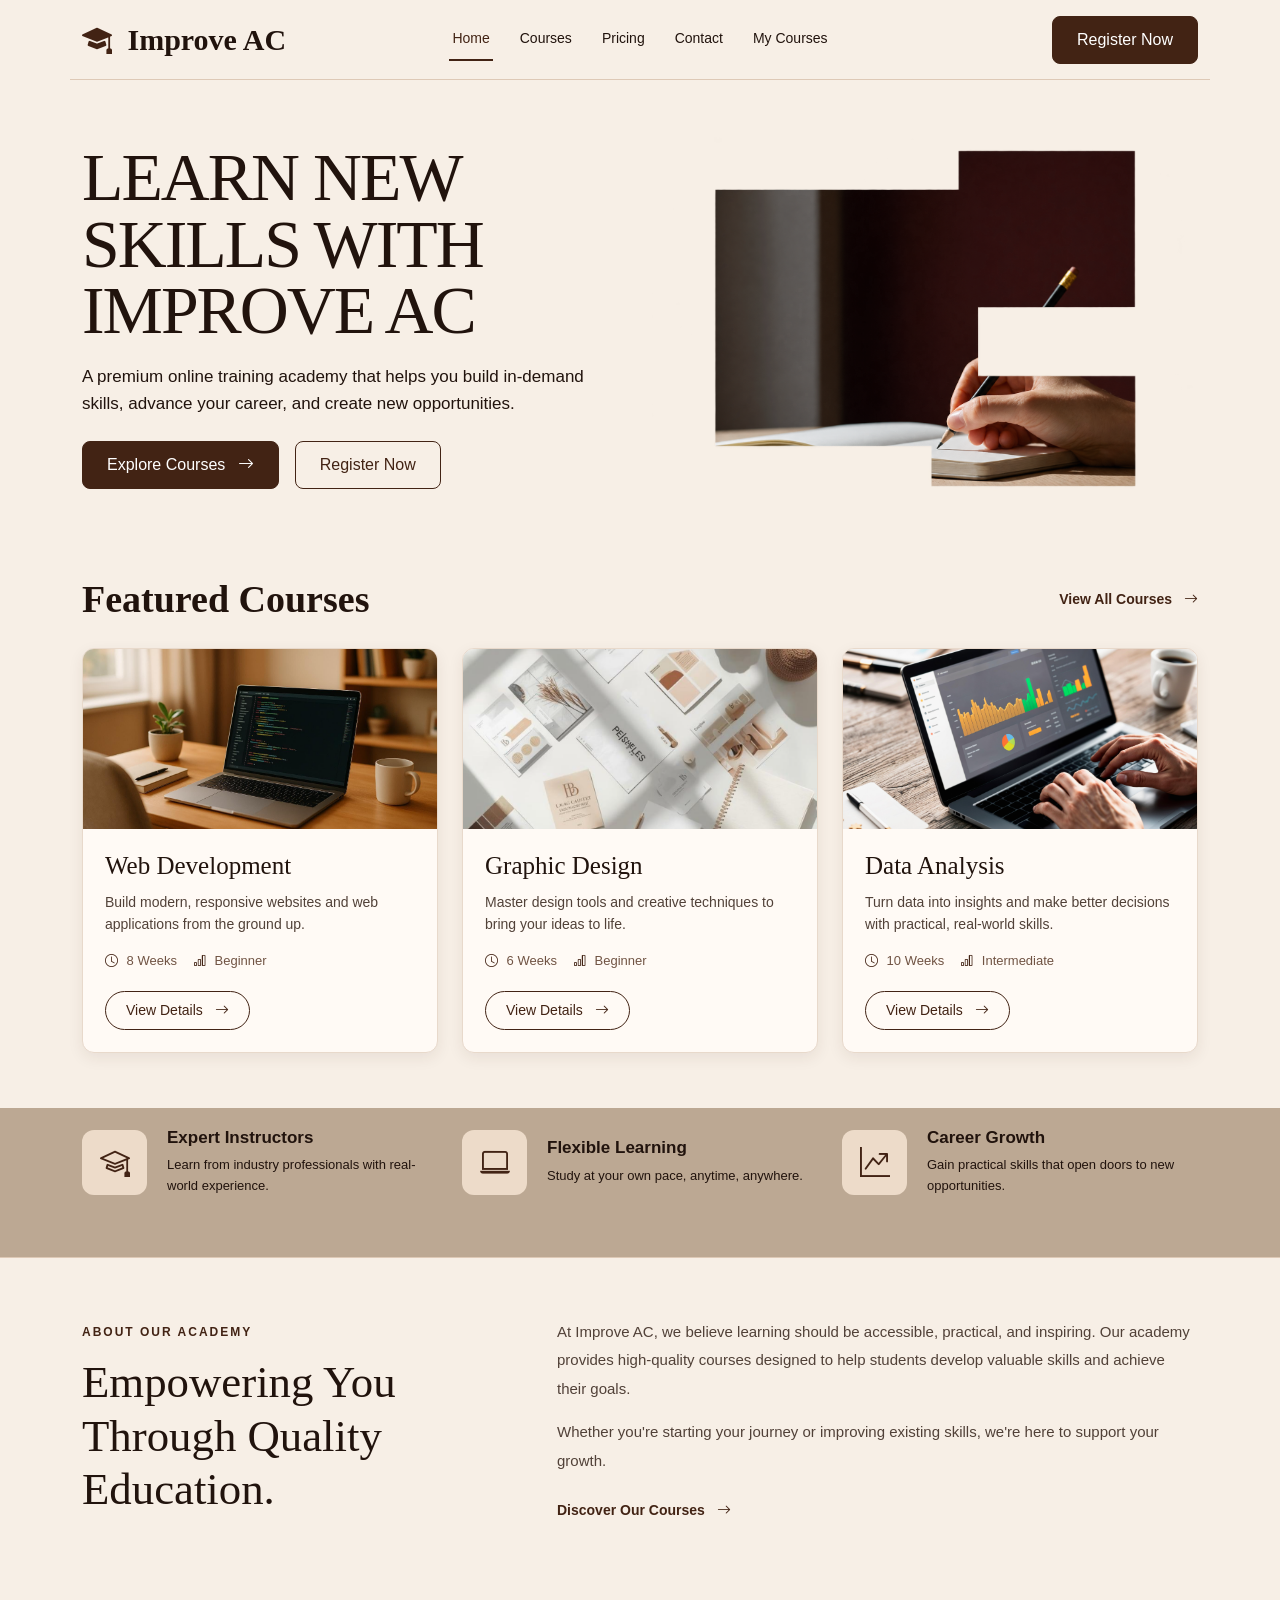
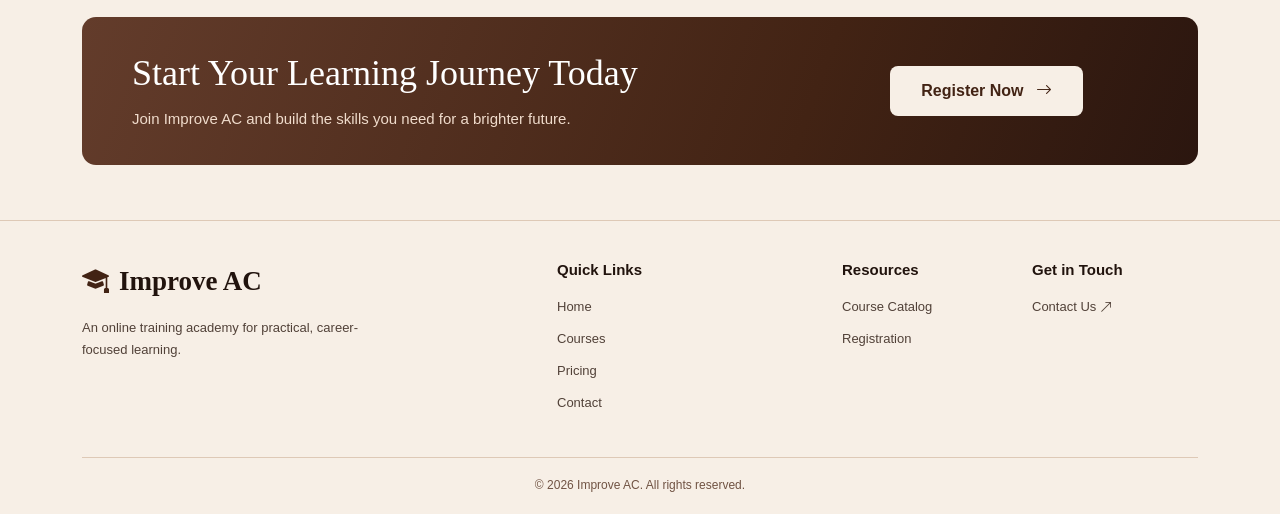
==== index.html @ 26cda94f "a full working registration system using js and searching depending on prices" ====
<!DOCTYPE html>
<html lang="en">

<head>
    <meta charset="UTF-8">
    <meta name="viewport" content="width=device-width, initial-scale=1.0">

    <title>Improve AC | Home</title>

    <!-- Bootstrap CSS -->
    <link href="https://cdn.jsdelivr.net/npm/bootstrap@5.3.3/dist/css/bootstrap.min.css"
          rel="stylesheet">

    <!-- Bootstrap Icons -->
    <link href="https://cdn.jsdelivr.net/npm/bootstrap-icons@1.11.3/font/bootstrap-icons.min.css"
          rel="stylesheet">

    <!-- Custom CSS -->
    <link rel="stylesheet" href="css/style.css">

<script src="js/enrollments.js" defer></script>
</head>

<body>

    <!-- ========== NAVBAR ========== -->
    <header>
        <nav class="navbar academy-navbar">
            <div class="container flex-wrap">

                <!-- Logo -->
                <a class="navbar-brand academy-logo" href="index.html">
                    <i class="bi bi-mortarboard-fill"></i>
                    Improve AC
                </a>

                <!-- Navigation Links -->
                <ul class="navbar-nav flex-row flex-wrap
                           justify-content-center gap-3 gap-lg-4
                           academy-nav-links">

                    <li class="nav-item">
                        <a class="nav-link active"
                           aria-current="page"
                           href="index.html">Home</a>
                    </li>

                    <li class="nav-item">
                        <a class="nav-link"
                           href="courses.html">Courses</a>
                    </li>

                    <li class="nav-item">
                        <a class="nav-link"
                           href="pricing.html">Pricing</a>
                    </li>

                    <li class="nav-item">
                        <a class="nav-link"
                           href="contact.html">Contact</a>
                    </li>
                     <li class="nav-item">
    <a class="nav-link" href="my-courses.html">
        My Courses
    </a>
</li>

                </ul>

                <!-- Register Button -->
                <a href="register.html" class="btn btn-chocolate nav-register">
                    Register Now
                </a>

            </div>
        </nav>
    </header>


    <!-- ========== HERO SECTION ========== -->
    <main>

        <section class="hero-section">
            <div class="container">

                <div class="row align-items-center g-4">

                    <!-- Left Content -->
                    <div class="col-lg-6">

                        <div class="hero-content">

                            <h1>
                                LEARN NEW<br>
                                SKILLS WITH<br>
                                IMPROVE AC
                            </h1>

                            <p>
                                A premium online training academy that helps
                                you build in-demand skills, advance your
                                career, and create new opportunities.
                            </p>

                            <div class="d-flex flex-wrap gap-3">

                                <a href="courses.html" class="btn btn-chocolate">
                                    Explore Courses
                                    <i class="bi bi-arrow-right ms-2"></i>
                                </a>

                                <a href="register.html"
                                   class="btn btn-outline-chocolate">
                                    Register Now
                                </a>

                            </div>

                        </div>

                    </div>

                    <!-- Right Image -->
                    <div class="col-lg-6">

                        <div class="hero-image-wrapper">
                            <img src="images/home.png"
                                 alt="Student writing in a notebook"
                                 class="hero-image">
                        </div>

                    </div>

                </div>

            </div>
        </section>

       
<!-- ========== FEATURED COURSES ========== -->
<section class="featured-section">
    <div class="container">

        <!-- Section Heading -->
        <div class="section-heading d-flex
                    justify-content-between align-items-center
                    flex-wrap gap-3">

            <h2>Featured Courses</h2>

            <a href="courses.html" class="view-all-link">
                View All Courses
                <i class="bi bi-arrow-right ms-2"></i>
            </a>

        </div>

        <!-- Courses Grid -->
        <div class="row g-4">

            <!-- Course 1: Web Development -->
            <div class="col-md-6 col-lg-4">

                <div class="card course-card h-100">

                    <img src="images/webc.PNG"
                         class="card-img-top"
                         alt="Web Development course">

                    <div class="card-body d-flex flex-column">

                        <h3 class="card-title">
                            Web Development
                        </h3>

                        <p class="card-text">
                            Build modern, responsive websites
                            and web applications from the
                            ground up.
                        </p>

                        <div class="course-meta">
                            <span>
                                <i class="bi bi-clock"></i>
                                8 Weeks
                            </span>
                            <span>
                                <i class="bi bi-bar-chart"></i>
                                Beginner
                            </span>
                        </div>

                        <a href="web-development.html"
                           class="btn btn-course mt-auto">
                            View Details
                            <i class="bi bi-arrow-right ms-2"></i>
                        </a>

                    </div>
                </div>
            </div>

            <!-- Course 2: Graphic Design -->
            <div class="col-md-6 col-lg-4">

                <div class="card course-card h-100">

                    <img src="images/graphic.PNG"
                         class="card-img-top"
                         alt="Graphic Design course">

                    <div class="card-body d-flex flex-column">

                        <h3 class="card-title">
                            Graphic Design
                        </h3>

                        <p class="card-text">
                            Master design tools and creative
                            techniques to bring your ideas
                            to life.
                        </p>

                        <div class="course-meta">
                            <span>
                                <i class="bi bi-clock"></i>
                                6 Weeks
                            </span>
                            <span>
                                <i class="bi bi-bar-chart"></i>
                                Beginner
                            </span>
                        </div>

                        <a href="graphic-design.html"
                           class="btn btn-course mt-auto">
                            View Details
                            <i class="bi bi-arrow-right ms-2"></i>
                        </a>

                    </div>
                </div>
            </div>

            <!-- Course 3: Data Analysis -->
            <div class="col-md-6 col-lg-4">

                <div class="card course-card h-100">

                    <img src="images/data.PNG"
                         class="card-img-top"
                         alt="Data Analysis course">

                    <div class="card-body d-flex flex-column">

                        <h3 class="card-title">
                            Data Analysis
                        </h3>

                        <p class="card-text">
                            Turn data into insights and make
                            better decisions with practical,
                            real-world skills.
                        </p>

                        <div class="course-meta">
                            <span>
                                <i class="bi bi-clock"></i>
                                10 Weeks
                            </span>
                            <span>
                                <i class="bi bi-bar-chart"></i>
                                Intermediate
                            </span>
                        </div>

                        <a href="data-analysis.html"
                           class="btn btn-course mt-auto">
                            View Details
                            <i class="bi bi-arrow-right ms-2"></i>
                        </a>

                    </div>
                </div>
            </div>

        </div>
    </div>
</section>


<!-- ========== WHY CHOOSE US ========== -->
<section class="benefits-section">
    <div class="container">

        <div class="row g-4">

            <!-- Expert Instructors -->
            <div class="col-md-4">
                <div class="benefit-item">

                    <div class="benefit-icon">
                        <i class="bi bi-mortarboard"></i>
                    </div>

                    <div>
                        <h3>Expert Instructors</h3>
                        <p>
                            Learn from industry professionals
                            with real-world experience.
                        </p>
                    </div>

                </div>
            </div>

            <!-- Flexible Learning -->
            <div class="col-md-4">
                <div class="benefit-item">

                    <div class="benefit-icon">
                        <i class="bi bi-laptop"></i>
                    </div>

                    <div>
                        <h3>Flexible Learning</h3>
                        <p>
                            Study at your own pace,
                            anytime, anywhere.
                        </p>
                    </div>

                </div>
            </div>

            <!-- Career Growth -->
            <div class="col-md-4">
                <div class="benefit-item">

                    <div class="benefit-icon">
                        <i class="bi bi-graph-up-arrow"></i>
                    </div>

                    <div>
                        <h3>Career Growth</h3>
                        <p>
                            Gain practical skills that
                            open doors to new opportunities.
                        </p>
                    </div>

                </div>
            </div>

        </div>

    </div>
</section>


<!-- ========== ABOUT ACADEMY ========== -->
<section class="about-section">
    <div class="container">

        <div class="row align-items-center g-4">

            <!-- Section Title -->
            <div class="col-lg-5">

                <span class="section-label">
                    ABOUT OUR ACADEMY
                </span>

                <h2>
                    Empowering You Through
                    Quality Education.
                </h2>

            </div>

            <!-- About Description -->
            <div class="col-lg-7">

                <p>
                    At Improve AC, we believe learning
                    should be accessible, practical, and
                    inspiring. Our academy provides
                    high-quality courses designed to
                    help students develop valuable
                    skills and achieve their goals.
                </p>

                <p>
                    Whether you're starting your journey
                    or improving existing skills,
                    we're here to support your growth.
                </p>

                <a href="courses.html" class="about-link">
                    Discover Our Courses
                    <i class="bi bi-arrow-right ms-2"></i>
                </a>

            </div>

        </div>

    </div>
</section>


<!-- ========== CALL TO ACTION ========== -->
<section class="cta-section">
    <div class="container">

        <div class="cta-banner">

            <div class="row align-items-center g-4">

                <!-- Text -->
                <div class="col-lg-8">

                    <h2>
                        Start Your Learning Journey Today
                    </h2>

                    <p>
                        Join Improve AC and build the skills
                        you need for a brighter future.
                    </p>

                </div>

                <!-- Button -->
                <div class="col-lg-4 text-lg-center">

                    <a href="register.html" class="btn btn-cta">
                        Register Now
                        <i class="bi bi-arrow-right ms-2"></i>
                    </a>

                </div>

            </div>

        </div>

    </div>
</section>

    </main>

    
<!-- ========== FOOTER ========== -->
<footer class="academy-footer">

    <div class="container">

        <div class="row gy-4">

            <!-- Academy Information -->
            <div class="col-12 col-md-6 col-lg-5">

                <a href="index.html" class="footer-logo">
                    <i class="bi bi-mortarboard-fill"></i>
                    Improve AC
                </a>

                <p class="footer-description">
                    An online training academy for
                    practical, career-focused learning.
                </p>

            </div>

            <!-- Quick Links -->
            <div class="col-6 col-md-6 col-lg-3">

                <h4>Quick Links</h4>

                <ul class="footer-links">
                    <li>
                        <a href="index.html">Home</a>
                    </li>
                    <li>
                        <a href="courses.html">Courses</a>
                    </li>
                    <li>
                        <a href="pricing.html">Pricing</a>
                    </li>
                    <li>
                        <a href="contact.html">Contact</a>
                    </li>
                </ul>

            </div>

            <!-- Resources -->
            <div class="col-6 col-md-6 col-lg-2">

                <h4>Resources</h4>

                <ul class="footer-links">
                    <li>
                        <a href="courses.html">
                            Course Catalog
                        </a>
                    </li>
                    <li>
                        <a href="register.html">
                            Registration
                        </a>
                    </li>
                </ul>

            </div>

            <!-- Get in Touch -->
            <div class="col-12 col-md-6 col-lg-2">

                <h4>Get in Touch</h4>

                <a href="contact.html" class="footer-contact">
                    Contact Us
                    <i class="bi bi-arrow-up-right"></i>
                </a>

            </div>

        </div>

        <!-- Copyright -->
        <div class="footer-bottom">
            <p>
                &copy; 2026 Improve AC.
                All rights reserved.
            </p>
        </div>

    </div>

</footer>


</body>
</html>
---- css/style.css ----
/* =====================================
   IMPROVE AC - GLOBAL STYLES
===================================== */

:root {
  --beige: #f7efe6;
  --chocolate: #422314;
  --chocolate-hover: #633925;
  --dark: #21130d;
  --border-color: #dec9b6;
}

body {
  margin: 0;
  background-color: var(--beige);
  color: var(--dark);
  font-family: Arial, sans-serif;
}

a {
  text-decoration: none;
}

/* =====================================
   NAVBAR
===================================== */

.academy-navbar {
  padding: 12px 0;
}

.academy-navbar .container {
  display: grid;
  grid-template-columns: 1fr auto 1fr;
  gap: 20px;
  align-items: center;
  border-bottom: 1px solid var(--border-color);
  padding-bottom: 12px;
}

.academy-logo {
  margin: 0;
  color: var(--dark);
  font-family: Georgia, serif;
  font-size: 30px;
  font-weight: bold;
  white-space: nowrap;
}

.academy-logo i {
  color: var(--chocolate);
  margin-right: 8px;
}

.academy-nav-links .nav-link {
  color: var(--dark);
  font-size: 14px;
  padding: 10px 3px;
  border-bottom: 2px solid transparent;
}

.academy-nav-links .nav-link:hover,
.academy-nav-links .nav-link.active {
  color: var(--chocolate);
  border-bottom-color: var(--chocolate);
}

.nav-register {
  justify-self: end;
}

/* =====================================
   BUTTONS
===================================== */

.btn-chocolate {
  background-color: var(--chocolate);
  color: white;
  border: 1px solid var(--chocolate);
  padding: 11px 24px;
  border-radius: 8px;
}

.btn-chocolate:hover {
  background-color: var(--chocolate-hover);
  border-color: var(--chocolate-hover);
  color: white;
}

.btn-outline-chocolate {
  color: var(--chocolate);
  border: 1px solid var(--chocolate);
  padding: 11px 24px;
  border-radius: 8px;
}

.btn-outline-chocolate:hover {
  background-color: var(--chocolate);
  color: white;
}

/* =====================================
   HERO SECTION
===================================== */

.hero-section {
  padding: 45px 0 55px;
}

.hero-content h1 {
  font-family: Georgia, serif;
  font-size: clamp(44px, 5.3vw, 76px);
  font-weight: 500;
  line-height: 0.98;
  letter-spacing: -2px;
  margin-bottom: 18px;
}

.hero-content p {
  max-width: 520px;
  font-size: 17px;
  line-height: 1.6;
  margin-bottom: 24px;
}

.hero-image-wrapper {
  width: 100%;
}

.hero-image {
  width: 100%;
  height: 360px;
  display: block;
  object-fit: cover;
  object-position: center;
}

/* =====================================
   TABLET
===================================== */

@media (max-width: 991px) {
  .academy-navbar .container {
    display: flex;
    justify-content: space-between;
  }

  .academy-logo {
    font-size: 25px;
  }

  .academy-nav-links {
    order: 3;
    width: 100%;
  }

  .hero-content h1 {
    font-size: 58px;
  }

  .hero-image {
    height: 380px;
  }
}

/* =====================================
   MOBILE
===================================== */

@media (max-width: 575px) {
  .academy-navbar .container {
    gap: 12px;
  }

  .academy-logo {
    font-size: 22px;
  }

  .nav-register {
    font-size: 12px;
    padding: 9px 12px;
  }

  .academy-nav-links {
    gap: 16px !important;
  }

  .academy-nav-links .nav-link {
    font-size: 13px;
  }

  .hero-section {
    padding: 30px 0 40px;
  }

  .hero-content h1 {
    font-size: clamp(38px, 10vw, 52px);
    letter-spacing: -1px;
  }

  .hero-content p {
    font-size: 15px;
  }

  .hero-image {
    height: 260px;
    border-radius: 10px;
  }
}

/* =====================================
   FEATURED COURSES
===================================== */

.featured-section {
  padding: 25px 0 55px;
}

/* Section Heading */

.section-heading {
  margin-bottom: 25px;
}

.section-heading h2 {
  font-family: Georgia, serif;
  font-size: clamp(28px, 3vw, 38px);
  font-weight: 600;
  margin: 0;
}

.view-all-link {
  color: var(--chocolate);
  font-size: 14px;
  font-weight: 600;
}

.view-all-link:hover {
  color: var(--chocolate-hover);
  text-decoration: underline;
}

/* Course Card */

.course-card {
  border: 1px solid #e8d9cb;
  border-radius: 12px;
  overflow: hidden;
  background: #fffaf5;
  box-shadow: 0 5px 15px rgba(66, 35, 20, 0.08);
  transition:
    transform 0.3s,
    box-shadow 0.3s;
}

.course-card:hover {
  transform: translateY(-5px);
  box-shadow: 0 12px 25px rgba(66, 35, 20, 0.13);
}

/* Course Image */

.course-card .card-img-top {
  width: 100%;
  height: 180px;
  object-fit: cover;
}

/* Course Content */

.course-card .card-body {
  padding: 22px;
}

.course-card .card-title {
  font-family: Georgia, serif;
  font-size: 25px;
  color: var(--dark);
  margin-bottom: 10px;
}

.course-card .card-text {
  font-size: 14px;
  line-height: 1.6;
  color: #514138;
  margin-bottom: 16px;
}

/* Course Information */

.course-meta {
  display: flex;
  flex-wrap: wrap;
  gap: 16px;
  margin-bottom: 20px;
  font-size: 13px;
  color: #705343;
}

.course-meta i {
  margin-right: 5px;
  color: var(--chocolate);
}

/* View Details Button */

.btn-course {
  align-self: flex-start;
  border: 1px solid var(--chocolate);
  border-radius: 20px;
  color: var(--chocolate);
  font-size: 14px;
  padding: 8px 20px;
}

.btn-course:hover {
  background: var(--chocolate);
  color: white;
}

/* =====================================
   MOBILE
===================================== */

@media (max-width: 575px) {
  .featured-section {
    padding: 20px 0 40px;
  }

  .section-heading h2 {
    font-size: 29px;
  }

  .course-card .card-img-top {
    height: 200px;
  }

  .course-card .card-body {
    padding: 20px;
  }
}

/* =====================================
   WHY CHOOSE US
===================================== */

.benefits-section {
  padding: 20px 0 60px;
  background: #bca893;
}

.benefit-item {
  display: flex;
  align-items: center;
  gap: 20px;
  height: 100%;
}

.benefit-icon {
  width: 65px;
  height: 65px;
  background: #eddbc9;
  color: var(--chocolate);
  border-radius: 12px;

  display: flex;
  align-items: center;
  justify-content: center;
  flex-shrink: 0;
}

.benefit-icon i {
  font-size: 30px;
}

.benefit-item h3 {
  font-size: 17px;
  font-weight: 700;
  margin-bottom: 7px;
}

.benefit-item p {
  font-size: 13px;
  line-height: 1.6;
  margin: 0;
}

/* =====================================
   ABOUT ACADEMY
===================================== */

.about-section {
  padding: 60px 0;
  border-top: 1px solid var(--border-color);
}

.section-label {
  display: block;
  color: var(--chocolate);
  font-size: 12px;
  font-weight: 700;
  letter-spacing: 2px;
  margin-bottom: 15px;
}

.about-section h2 {
  font-family: Georgia, serif;
  font-size: clamp(30px, 3.5vw, 46px);
  line-height: 1.2;
  margin: 0;
}

.about-section p {
  font-size: 15px;
  line-height: 1.9;
  color: #514138;
  margin-bottom: 15px;
}

.about-link {
  display: inline-block;
  color: var(--chocolate);
  font-size: 14px;
  font-weight: 700;
  margin-top: 10px;
}

.about-link:hover {
  color: var(--chocolate-hover);
  text-decoration: underline;
}

/* =====================================
   CALL TO ACTION
===================================== */

.cta-section {
  padding: 35px 0 55px;
}

.cta-banner {
  background: linear-gradient(110deg, #633c2b, #422314 65%, #2b160f);

  border-radius: 14px;
  padding: 35px 50px;
  color: white;
  overflow: hidden;
}

.cta-banner h2 {
  font-family: Georgia, serif;
  font-size: clamp(26px, 3vw, 36px);
  margin-bottom: 12px;
}

.cta-banner p {
  font-size: 15px;
  color: #f0dccc;
  margin: 0;
}

.btn-cta {
  background: var(--beige);
  color: var(--chocolate);
  border-radius: 8px;
  padding: 12px 30px;
  font-weight: 600;
}

.btn-cta:hover {
  background: white;
  color: var(--chocolate);
}

/* =====================================
   FOOTER
===================================== */

.academy-footer {
  padding: 40px 0 20px;
  border-top: 1px solid var(--border-color);
}

/* Footer Logo */

.footer-logo {
  font-family: Georgia, serif;
  font-size: 27px;
  font-weight: bold;
  color: var(--dark);
  display: inline-flex;
  align-items: center;
  gap: 10px;
}

.footer-logo i {
  color: var(--chocolate);
}

/* Academy Description */

.footer-description {
  font-size: 13px;
  line-height: 1.7;
  margin-top: 15px;
  margin-bottom: 0;
  max-width: 290px;
  color: #514138;
}

/* Footer Headings */

.academy-footer h4 {
  font-size: 15px;
  font-weight: 700;
  margin-bottom: 15px;
}

/* Footer Links */

.footer-links {
  list-style: none;
  padding: 0;
  margin: 0;
}

.footer-links li {
  margin-bottom: 8px;
}

.footer-links a,
.footer-contact {
  color: #514138;
  font-size: 13px;
  text-decoration: none;
}

.footer-links a:hover,
.footer-contact:hover,
.footer-logo:hover {
  color: var(--chocolate-hover);
  text-decoration: underline;
}

/* Copyright */

.footer-bottom {
  border-top: 1px solid var(--border-color);
  margin-top: 35px;
  padding-top: 18px;
  text-align: center;
}

.footer-bottom p {
  font-size: 12px;
  color: #705343;
  margin: 0;
}

/* =====================================
   FOOTER - TABLET
===================================== */

@media (max-width: 991px) {
  .academy-footer {
    padding: 35px 0 20px;
  }

  .footer-logo {
    font-size: 25px;
  }

  .footer-bottom {
    margin-top: 25px;
  }
}

/* =====================================
   FOOTER - MOBILE
===================================== */

@media (max-width: 767px) {
  .academy-footer {
    padding: 30px 0 15px;
  }

  /* Reduce spacing between rows */

  .academy-footer .row {
    --bs-gutter-y: 24px;
  }

  /* Academy Information */

  .footer-logo {
    font-size: 25px;
  }

  .footer-logo i {
    font-size: 23px;
  }

  .footer-description {
    max-width: 100%;
    font-size: 13px;
    line-height: 1.6;
    margin-top: 10px;
  }

  /* Quick Links and Resources */

  .academy-footer h4 {
    font-size: 14px;
    margin-bottom: 13px;
  }

  .footer-links li {
    margin-bottom: 10px;
  }

  .footer-links a {
    font-size: 13px;
  }

  /* Contact Section */

  .footer-contact {
    display: inline-flex;
    align-items: center;
    gap: 6px;
    font-size: 13px;
  }

  /* Copyright */

  .footer-bottom {
    margin-top: 25px;
    padding-top: 15px;
  }

  .footer-bottom p {
    font-size: 11px;
  }
}

/* =====================================
   TABLET
===================================== */

@media (max-width: 991px) {
  .benefits-section {
    padding-bottom: 45px;
  }

  .benefit-item {
    flex-direction: column;
    align-items: flex-start;
    gap: 12px;
  }

  .cta-banner {
    padding: 30px;
  }

  .about-section {
    padding: 45px 0;
  }
}

/* =====================================
   MOBILE
===================================== */

@media (max-width: 767px) {
  .benefit-item {
    flex-direction: row;
    align-items: center;
    gap: 18px;
  }

  .benefits-section {
    padding: 20px 0 35px;
  }

  .about-section {
    padding: 35px 0;
  }

  .cta-section {
    padding: 20px 0 40px;
  }

  .cta-banner {
    padding: 30px 25px;
  }

  .cta-banner h2 {
    font-size: 28px;
  }

  .academy-footer {
    padding-top: 35px;
  }
}

/* ========== TABLET ========== */

@media (max-width: 991px) {

    /* Navbar */
    .academy-navbar .container {
        display: flex;
        flex-wrap: wrap;
        justify-content: space-between;
        align-items: center;
        gap: 15px;
    }

    .academy-logo {
        font-size: 25px;
    }

    .academy-nav-links {
        order: 3;
        width: 100%;
        justify-content: center;
    }

    /* Homepage */
    .hero-section {
        padding: 40px 0;
    }

    .hero-content h1 {
        font-size: clamp(44px, 6vw, 60px);
    }

    .hero-image {
        max-width: 100%;
        height: auto;
    }

    .benefit-item {
        flex-direction: column;
        align-items: flex-start;
        gap: 12px;
    }

    .about-section {
        padding: 45px 0;
    }

    .cta-banner {
        padding: 30px;
    }
}


/* ========== MOBILE ========== */

@media (max-width: 767px) {

    /* Navbar */
    .academy-navbar .container {
        gap: 12px;
    }

    .academy-logo {
        font-size: 22px;
    }

    .nav-register {
        padding: 9px 12px;
        font-size: 12px;
    }

    .academy-nav-links {
        gap: 10px 18px !important;
    }

    .academy-nav-links .nav-link {
        font-size: 13px;
    }

    /* Hero */
    .hero-section {
        padding: 30px 0;
    }

    .hero-content h1 {
        font-size: clamp(36px, 9vw, 48px);
        letter-spacing: -1px;
    }

    .hero-content p {
        font-size: 14px;
        line-height: 1.7;
    }

    .hero-image {
        width: 100%;
        height: auto;
    }

    /* Featured Courses */
    .featured-section {
        padding: 25px 0 40px;
    }

    .section-heading h2 {
        font-size: 28px;
    }

    .course-card .card-img-top {
        height: 190px;
    }

    .course-card .card-body {
        padding: 18px;
    }

    .course-card .card-title {
        font-size: 22px;
    }

    /* Benefits */
    .benefits-section {
        padding: 20px 0 35px;
    }

    .benefit-item {
        flex-direction: row;
        align-items: center;
        gap: 15px;
    }

    .benefit-icon {
        width: 52px;
        height: 52px;
    }

    .benefit-icon i {
        font-size: 24px;
    }

    /* About */
    .about-section {
        padding: 35px 0;
    }

    .about-section h2 {
        font-size: 30px;
    }

    .about-section p {
        font-size: 14px;
    }

    /* CTA */
    .cta-section {
        padding: 20px 0 40px;
    }

    .cta-banner {
        padding: 25px 20px;
    }

    .cta-banner h2 {
        font-size: 27px;
    }

    .cta-banner p {
        font-size: 14px;
    }

    /* Footer */
    .academy-footer {
        padding: 30px 0 15px;
    }

    .academy-footer .row {
        --bs-gutter-y: 22px;
    }

    .footer-logo {
        font-size: 24px;
    }

    .footer-description {
        font-size: 13px;
        margin-top: 10px;
    }

    .academy-footer h4 {
        font-size: 14px;
        margin-bottom: 12px;
    }

    .footer-links li {
        margin-bottom: 8px;
    }

    .footer-bottom {
        margin-top: 25px;
        padding-top: 15px;
    }

    .footer-bottom p {
        font-size: 11px;
    }
}


/* ========== SMALL MOBILE ========== */

@media (max-width: 375px) {

    .academy-logo {
        font-size: 19px;
    }

    .nav-register {
        font-size: 11px;
        padding: 8px 10px;
    }

    .academy-nav-links {
        gap: 8px 12px !important;
    }

    .academy-nav-links .nav-link {
        font-size: 12px;
    }

    .hero-content h1 {
        font-size: 35px;
    }
}
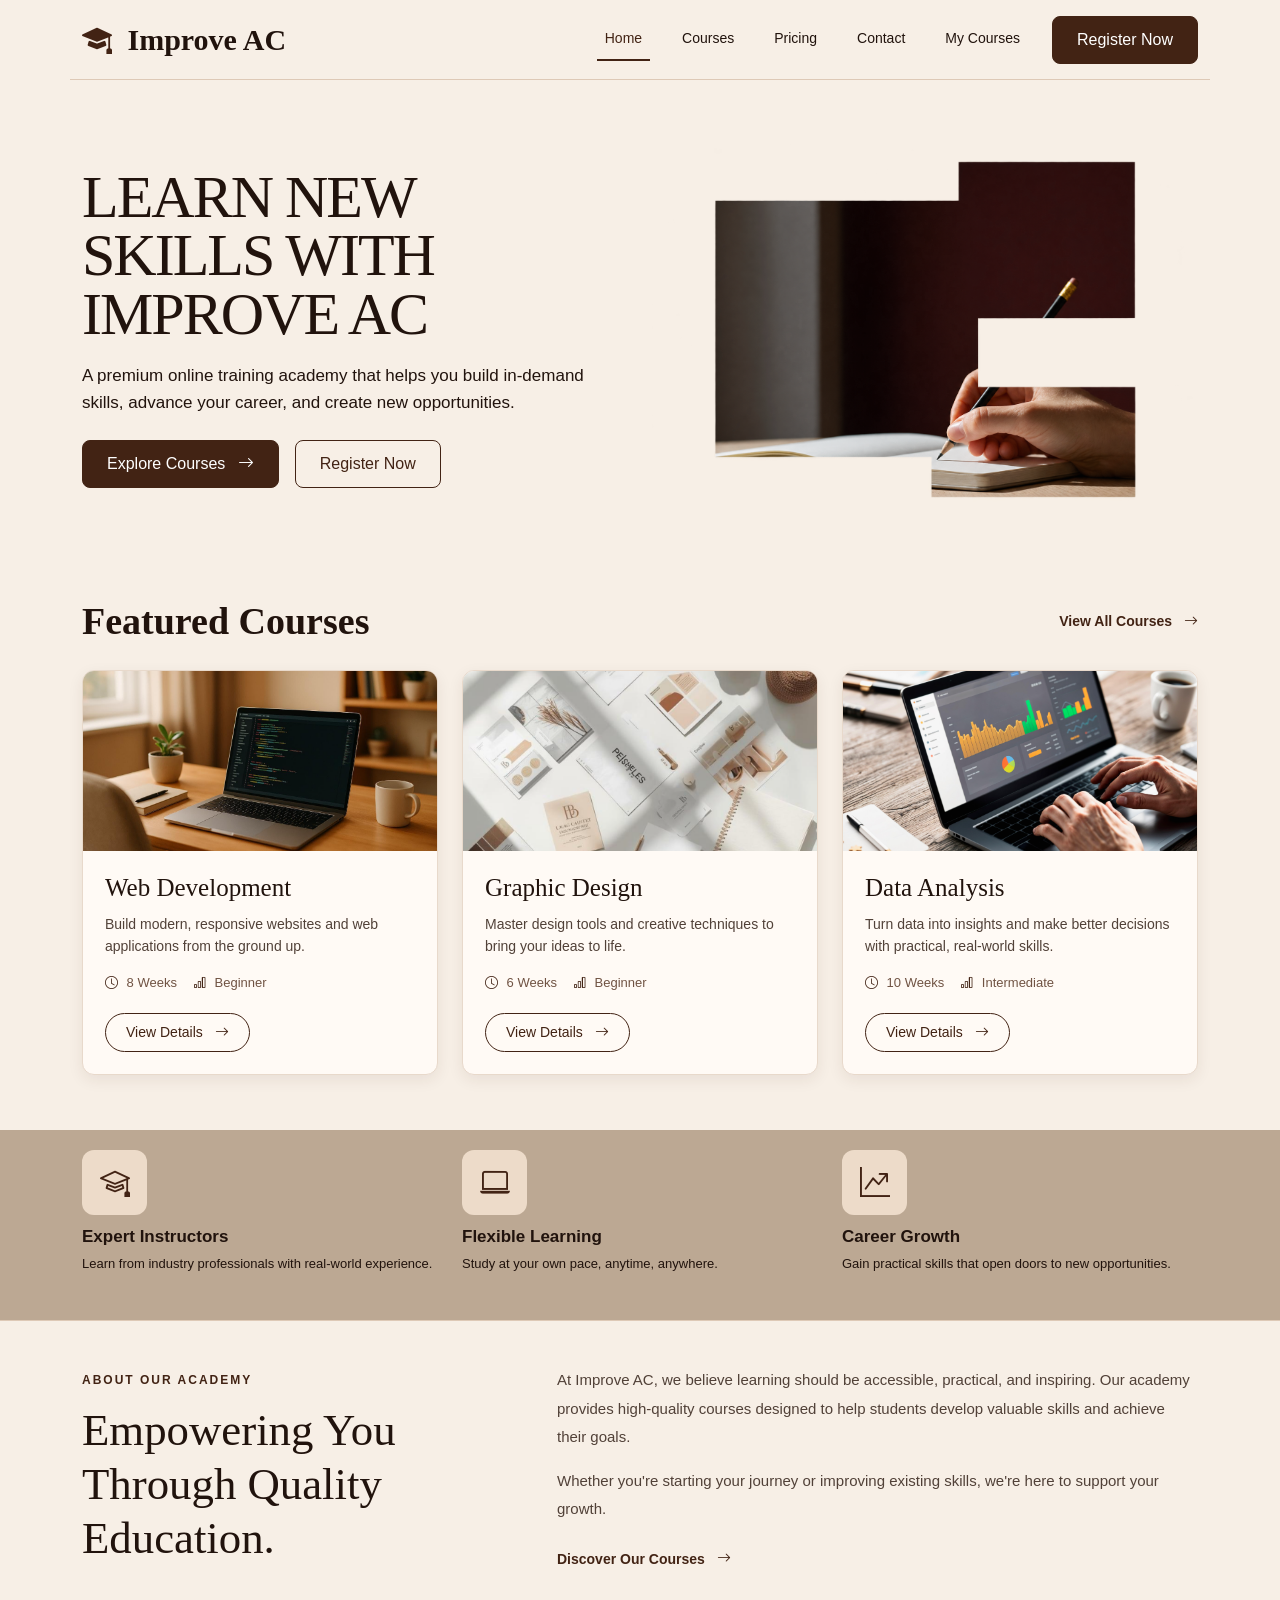
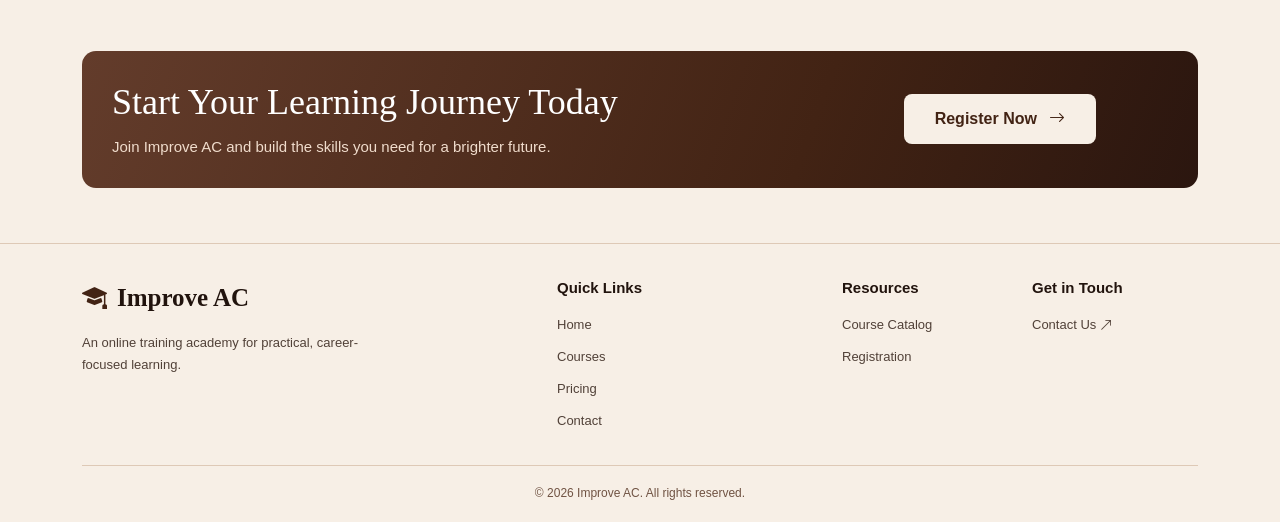
==== commit 2afeb35c: "nav fixing" ====
--- a/index.html
+++ b/index.html
@@ -1,547 +1,470 @@
-
-<!DOCTYPE html>
+<!doctype html>
 <html lang="en">
-
-<head>
-    <meta charset="UTF-8">
-    <meta name="viewport" content="width=device-width, initial-scale=1.0">
+  <head>
+    <meta charset="UTF-8" />
+    <meta name="viewport" content="width=device-width, initial-scale=1.0" />
 
     <title>Improve AC | Home</title>
 
     <!-- Bootstrap CSS -->
-    <link href="https://cdn.jsdelivr.net/npm/bootstrap@5.3.3/dist/css/bootstrap.min.css"
-          rel="stylesheet">
+    <link
+      href="https://cdn.jsdelivr.net/npm/bootstrap@5.3.3/dist/css/bootstrap.min.css"
+      rel="stylesheet"
+    />
 
     <!-- Bootstrap Icons -->
-    <link href="https://cdn.jsdelivr.net/npm/bootstrap-icons@1.11.3/font/bootstrap-icons.min.css"
-          rel="stylesheet">
+    <link
+      href="https://cdn.jsdelivr.net/npm/bootstrap-icons@1.11.3/font/bootstrap-icons.min.css"
+      rel="stylesheet"
+    />
 
     <!-- Custom CSS -->
-    <link rel="stylesheet" href="css/style.css">
-
-<script src="js/enrollments.js" defer></script>
-</head>
-
-<body>
-
+    <link rel="stylesheet" href="css/style.css" />
+
+    <script src="js/enrollments.js" defer></script>
+  </head>
+
+  <body>
     <!-- ========== NAVBAR ========== -->
     <header>
-        <nav class="navbar academy-navbar">
-            <div class="container flex-wrap">
-
-                <!-- Logo -->
-                <a class="navbar-brand academy-logo" href="index.html">
-                    <i class="bi bi-mortarboard-fill"></i>
-                    Improve AC
-                </a>
-
-                <!-- Navigation Links -->
-                <ul class="navbar-nav flex-row flex-wrap
-                           justify-content-center gap-3 gap-lg-4
-                           academy-nav-links">
-
-                    <li class="nav-item">
-                        <a class="nav-link active"
-                           aria-current="page"
-                           href="index.html">Home</a>
-                    </li>
-
-                    <li class="nav-item">
-                        <a class="nav-link"
-                           href="courses.html">Courses</a>
-                    </li>
-
-                    <li class="nav-item">
-                        <a class="nav-link"
-                           href="pricing.html">Pricing</a>
-                    </li>
-
-                    <li class="nav-item">
-                        <a class="nav-link"
-                           href="contact.html">Contact</a>
-                    </li>
-                     <li class="nav-item">
-    <a class="nav-link" href="my-courses.html">
-        My Courses
-    </a>
-</li>
-
-                </ul>
-
-                <!-- Register Button -->
-                <a href="register.html" class="btn btn-chocolate nav-register">
-                    Register Now
-                </a>
-
-            </div>
-        </nav>
+      
+<!-- ========== NAVBAR ========== -->
+<nav class="navbar navbar-expand-lg academy-navbar">
+    <div class="container">
+
+        <!-- Logo -->
+        <a class="navbar-brand academy-logo" href="index.html">
+            <i class="bi bi-mortarboard-fill"></i>
+            Improve AC
+        </a>
+
+        <!-- Mobile Toggler -->
+        <button class="navbar-toggler"
+                type="button"
+                data-bs-toggle="collapse"
+                data-bs-target="#navbarNav"
+                aria-controls="navbarNav"
+                aria-expanded="false"
+                aria-label="Toggle navigation">
+
+            <span class="navbar-toggler-icon"></span>
+        </button>
+
+        <!-- Collapsible Menu -->
+        <div class="collapse navbar-collapse" id="navbarNav">
+
+            <!-- Navigation Links -->
+            <ul class="navbar-nav ms-lg-auto
+                       align-items-lg-center gap-lg-4
+                       academy-nav-links">
+
+                <li class="nav-item">
+                    <a class="nav-link active"
+                       aria-current="page"
+                       href="index.html">
+                        Home
+                    </a>
+                </li>
+
+                <li class="nav-item">
+                    <a class="nav-link" href="courses.html">
+                        Courses
+                    </a>
+                </li>
+
+                <li class="nav-item">
+                    <a class="nav-link" href="pricing.html">
+                        Pricing
+                    </a>
+                </li>
+
+                <li class="nav-item">
+                    <a class="nav-link" href="contact.html">
+                        Contact
+                    </a>
+                </li>
+
+                <li class="nav-item">
+                    <a class="nav-link" href="my-courses.html">
+                        My Courses
+                    </a>
+                </li>
+
+            </ul>
+
+            <!-- Register Button -->
+            <a href="register.html"
+               class="btn btn-chocolate nav-register ms-lg-4">
+                Register Now
+            </a>
+
+        </div>
+
+    </div>
+</nav>
+
     </header>
-
 
     <!-- ========== HERO SECTION ========== -->
     <main>
-
-        <section class="hero-section">
-            <div class="container">
-
-                <div class="row align-items-center g-4">
-
-                    <!-- Left Content -->
-                    <div class="col-lg-6">
-
-                        <div class="hero-content">
-
-                            <h1>
-                                LEARN NEW<br>
-                                SKILLS WITH<br>
-                                IMPROVE AC
-                            </h1>
-
-                            <p>
-                                A premium online training academy that helps
-                                you build in-demand skills, advance your
-                                career, and create new opportunities.
-                            </p>
-
-                            <div class="d-flex flex-wrap gap-3">
-
-                                <a href="courses.html" class="btn btn-chocolate">
-                                    Explore Courses
-                                    <i class="bi bi-arrow-right ms-2"></i>
-                                </a>
-
-                                <a href="register.html"
-                                   class="btn btn-outline-chocolate">
-                                    Register Now
-                                </a>
-
-                            </div>
-
-                        </div>
-
-                    </div>
-
-                    <!-- Right Image -->
-                    <div class="col-lg-6">
-
-                        <div class="hero-image-wrapper">
-                            <img src="images/home.png"
-                                 alt="Student writing in a notebook"
-                                 class="hero-image">
-                        </div>
-
-                    </div>
-
-                </div>
-
-            </div>
-        </section>
-
-       
-<!-- ========== FEATURED COURSES ========== -->
-<section class="featured-section">
-    <div class="container">
-
-        <!-- Section Heading -->
-        <div class="section-heading d-flex
-                    justify-content-between align-items-center
-                    flex-wrap gap-3">
-
+      <section class="hero-section">
+        <div class="container">
+          <div class="row align-items-center g-4">
+            <!-- Left Content -->
+            <div class="col-lg-6">
+              <div class="hero-content">
+                <h1>
+                  LEARN NEW<br />
+                  SKILLS WITH<br />
+                  IMPROVE AC
+                </h1>
+
+                <p>
+                  A premium online training academy that helps you build
+                  in-demand skills, advance your career, and create new
+                  opportunities.
+                </p>
+
+                <div class="d-flex flex-wrap gap-3">
+                  <a href="courses.html" class="btn btn-chocolate">
+                    Explore Courses
+                    <i class="bi bi-arrow-right ms-2"></i>
+                  </a>
+
+                  <a href="register.html" class="btn btn-outline-chocolate">
+                    Register Now
+                  </a>
+                </div>
+              </div>
+            </div>
+
+            <!-- Right Image -->
+            <div class="col-lg-6">
+              <div class="hero-image-wrapper">
+                <img
+                  src="images/home.png"
+                  alt="Student writing in a notebook"
+                  class="hero-image"
+                />
+              </div>
+            </div>
+          </div>
+        </div>
+      </section>
+
+      <!-- ========== FEATURED COURSES ========== -->
+      <section class="featured-section">
+        <div class="container">
+          <!-- Section Heading -->
+          <div
+            class="section-heading d-flex justify-content-between align-items-center flex-wrap gap-3"
+          >
             <h2>Featured Courses</h2>
 
             <a href="courses.html" class="view-all-link">
-                View All Courses
-                <i class="bi bi-arrow-right ms-2"></i>
+              View All Courses
+              <i class="bi bi-arrow-right ms-2"></i>
             </a>
-
-        </div>
-
-        <!-- Courses Grid -->
-        <div class="row g-4">
-
+          </div>
+
+          <!-- Courses Grid -->
+          <div class="row g-4">
             <!-- Course 1: Web Development -->
             <div class="col-md-6 col-lg-4">
-
-                <div class="card course-card h-100">
-
-                    <img src="images/webc.PNG"
-                         class="card-img-top"
-                         alt="Web Development course">
-
-                    <div class="card-body d-flex flex-column">
-
-                        <h3 class="card-title">
-                            Web Development
-                        </h3>
-
-                        <p class="card-text">
-                            Build modern, responsive websites
-                            and web applications from the
-                            ground up.
-                        </p>
-
-                        <div class="course-meta">
-                            <span>
-                                <i class="bi bi-clock"></i>
-                                8 Weeks
-                            </span>
-                            <span>
-                                <i class="bi bi-bar-chart"></i>
-                                Beginner
-                            </span>
-                        </div>
-
-                        <a href="web-development.html"
-                           class="btn btn-course mt-auto">
-                            View Details
-                            <i class="bi bi-arrow-right ms-2"></i>
-                        </a>
-
-                    </div>
-                </div>
+              <div class="card course-card h-100">
+                <img
+                  src="images/webc.PNG"
+                  class="card-img-top"
+                  alt="Web Development course"
+                />
+
+                <div class="card-body d-flex flex-column">
+                  <h3 class="card-title">Web Development</h3>
+
+                  <p class="card-text">
+                    Build modern, responsive websites and web applications from
+                    the ground up.
+                  </p>
+
+                  <div class="course-meta">
+                    <span>
+                      <i class="bi bi-clock"></i>
+                      8 Weeks
+                    </span>
+                    <span>
+                      <i class="bi bi-bar-chart"></i>
+                      Beginner
+                    </span>
+                  </div>
+
+                  <a href="web-development.html" class="btn btn-course mt-auto">
+                    View Details
+                    <i class="bi bi-arrow-right ms-2"></i>
+                  </a>
+                </div>
+              </div>
             </div>
 
             <!-- Course 2: Graphic Design -->
             <div class="col-md-6 col-lg-4">
-
-                <div class="card course-card h-100">
-
-                    <img src="images/graphic.PNG"
-                         class="card-img-top"
-                         alt="Graphic Design course">
-
-                    <div class="card-body d-flex flex-column">
-
-                        <h3 class="card-title">
-                            Graphic Design
-                        </h3>
-
-                        <p class="card-text">
-                            Master design tools and creative
-                            techniques to bring your ideas
-                            to life.
-                        </p>
-
-                        <div class="course-meta">
-                            <span>
-                                <i class="bi bi-clock"></i>
-                                6 Weeks
-                            </span>
-                            <span>
-                                <i class="bi bi-bar-chart"></i>
-                                Beginner
-                            </span>
-                        </div>
-
-                        <a href="graphic-design.html"
-                           class="btn btn-course mt-auto">
-                            View Details
-                            <i class="bi bi-arrow-right ms-2"></i>
-                        </a>
-
-                    </div>
-                </div>
+              <div class="card course-card h-100">
+                <img
+                  src="images/graphic.PNG"
+                  class="card-img-top"
+                  alt="Graphic Design course"
+                />
+
+                <div class="card-body d-flex flex-column">
+                  <h3 class="card-title">Graphic Design</h3>
+
+                  <p class="card-text">
+                    Master design tools and creative techniques to bring your
+                    ideas to life.
+                  </p>
+
+                  <div class="course-meta">
+                    <span>
+                      <i class="bi bi-clock"></i>
+                      6 Weeks
+                    </span>
+                    <span>
+                      <i class="bi bi-bar-chart"></i>
+                      Beginner
+                    </span>
+                  </div>
+
+                  <a href="graphic-design.html" class="btn btn-course mt-auto">
+                    View Details
+                    <i class="bi bi-arrow-right ms-2"></i>
+                  </a>
+                </div>
+              </div>
             </div>
 
             <!-- Course 3: Data Analysis -->
             <div class="col-md-6 col-lg-4">
-
-                <div class="card course-card h-100">
-
-                    <img src="images/data.PNG"
-                         class="card-img-top"
-                         alt="Data Analysis course">
-
-                    <div class="card-body d-flex flex-column">
-
-                        <h3 class="card-title">
-                            Data Analysis
-                        </h3>
-
-                        <p class="card-text">
-                            Turn data into insights and make
-                            better decisions with practical,
-                            real-world skills.
-                        </p>
-
-                        <div class="course-meta">
-                            <span>
-                                <i class="bi bi-clock"></i>
-                                10 Weeks
-                            </span>
-                            <span>
-                                <i class="bi bi-bar-chart"></i>
-                                Intermediate
-                            </span>
-                        </div>
-
-                        <a href="data-analysis.html"
-                           class="btn btn-course mt-auto">
-                            View Details
-                            <i class="bi bi-arrow-right ms-2"></i>
-                        </a>
-
-                    </div>
-                </div>
-            </div>
-
-        </div>
-    </div>
-</section>
-
-
-<!-- ========== WHY CHOOSE US ========== -->
-<section class="benefits-section">
-    <div class="container">
-
-        <div class="row g-4">
-
+              <div class="card course-card h-100">
+                <img
+                  src="images/data.PNG"
+                  class="card-img-top"
+                  alt="Data Analysis course"
+                />
+
+                <div class="card-body d-flex flex-column">
+                  <h3 class="card-title">Data Analysis</h3>
+
+                  <p class="card-text">
+                    Turn data into insights and make better decisions with
+                    practical, real-world skills.
+                  </p>
+
+                  <div class="course-meta">
+                    <span>
+                      <i class="bi bi-clock"></i>
+                      10 Weeks
+                    </span>
+                    <span>
+                      <i class="bi bi-bar-chart"></i>
+                      Intermediate
+                    </span>
+                  </div>
+
+                  <a href="data-analysis.html" class="btn btn-course mt-auto">
+                    View Details
+                    <i class="bi bi-arrow-right ms-2"></i>
+                  </a>
+                </div>
+              </div>
+            </div>
+          </div>
+        </div>
+      </section>
+
+      <!-- ========== WHY CHOOSE US ========== -->
+      <section class="benefits-section">
+        <div class="container">
+          <div class="row g-4">
             <!-- Expert Instructors -->
             <div class="col-md-4">
-                <div class="benefit-item">
-
-                    <div class="benefit-icon">
-                        <i class="bi bi-mortarboard"></i>
-                    </div>
-
-                    <div>
-                        <h3>Expert Instructors</h3>
-                        <p>
-                            Learn from industry professionals
-                            with real-world experience.
-                        </p>
-                    </div>
-
-                </div>
+              <div class="benefit-item">
+                <div class="benefit-icon">
+                  <i class="bi bi-mortarboard"></i>
+                </div>
+
+                <div>
+                  <h3>Expert Instructors</h3>
+                  <p>
+                    Learn from industry professionals with real-world
+                    experience.
+                  </p>
+                </div>
+              </div>
             </div>
 
             <!-- Flexible Learning -->
             <div class="col-md-4">
-                <div class="benefit-item">
-
-                    <div class="benefit-icon">
-                        <i class="bi bi-laptop"></i>
-                    </div>
-
-                    <div>
-                        <h3>Flexible Learning</h3>
-                        <p>
-                            Study at your own pace,
-                            anytime, anywhere.
-                        </p>
-                    </div>
-
-                </div>
+              <div class="benefit-item">
+                <div class="benefit-icon">
+                  <i class="bi bi-laptop"></i>
+                </div>
+
+                <div>
+                  <h3>Flexible Learning</h3>
+                  <p>Study at your own pace, anytime, anywhere.</p>
+                </div>
+              </div>
             </div>
 
             <!-- Career Growth -->
             <div class="col-md-4">
-                <div class="benefit-item">
-
-                    <div class="benefit-icon">
-                        <i class="bi bi-graph-up-arrow"></i>
-                    </div>
-
-                    <div>
-                        <h3>Career Growth</h3>
-                        <p>
-                            Gain practical skills that
-                            open doors to new opportunities.
-                        </p>
-                    </div>
-
-                </div>
-            </div>
-
-        </div>
-
-    </div>
-</section>
-
-
-<!-- ========== ABOUT ACADEMY ========== -->
-<section class="about-section">
-    <div class="container">
-
-        <div class="row align-items-center g-4">
-
+              <div class="benefit-item">
+                <div class="benefit-icon">
+                  <i class="bi bi-graph-up-arrow"></i>
+                </div>
+
+                <div>
+                  <h3>Career Growth</h3>
+                  <p>
+                    Gain practical skills that open doors to new opportunities.
+                  </p>
+                </div>
+              </div>
+            </div>
+          </div>
+        </div>
+      </section>
+
+      <!-- ========== ABOUT ACADEMY ========== -->
+      <section class="about-section">
+        <div class="container">
+          <div class="row align-items-center g-4">
             <!-- Section Title -->
             <div class="col-lg-5">
-
-                <span class="section-label">
-                    ABOUT OUR ACADEMY
-                </span>
-
-                <h2>
-                    Empowering You Through
-                    Quality Education.
-                </h2>
-
+              <span class="section-label"> ABOUT OUR ACADEMY </span>
+
+              <h2>Empowering You Through Quality Education.</h2>
             </div>
 
             <!-- About Description -->
             <div class="col-lg-7">
+              <p>
+                At Improve AC, we believe learning should be accessible,
+                practical, and inspiring. Our academy provides high-quality
+                courses designed to help students develop valuable skills and
+                achieve their goals.
+              </p>
+
+              <p>
+                Whether you're starting your journey or improving existing
+                skills, we're here to support your growth.
+              </p>
+
+              <a href="courses.html" class="about-link">
+                Discover Our Courses
+                <i class="bi bi-arrow-right ms-2"></i>
+              </a>
+            </div>
+          </div>
+        </div>
+      </section>
+
+      <!-- ========== CALL TO ACTION ========== -->
+      <section class="cta-section">
+        <div class="container">
+          <div class="cta-banner">
+            <div class="row align-items-center g-4">
+              <!-- Text -->
+              <div class="col-lg-8">
+                <h2>Start Your Learning Journey Today</h2>
 
                 <p>
-                    At Improve AC, we believe learning
-                    should be accessible, practical, and
-                    inspiring. Our academy provides
-                    high-quality courses designed to
-                    help students develop valuable
-                    skills and achieve their goals.
+                  Join Improve AC and build the skills you need for a brighter
+                  future.
                 </p>
-
-                <p>
-                    Whether you're starting your journey
-                    or improving existing skills,
-                    we're here to support your growth.
-                </p>
-
-                <a href="courses.html" class="about-link">
-                    Discover Our Courses
-                    <i class="bi bi-arrow-right ms-2"></i>
+              </div>
+
+              <!-- Button -->
+              <div class="col-lg-4 text-lg-center">
+                <a href="register.html" class="btn btn-cta">
+                  Register Now
+                  <i class="bi bi-arrow-right ms-2"></i>
                 </a>
-
-            </div>
-
-        </div>
-
-    </div>
-</section>
-
-
-<!-- ========== CALL TO ACTION ========== -->
-<section class="cta-section">
-    <div class="container">
-
-        <div class="cta-banner">
-
-            <div class="row align-items-center g-4">
-
-                <!-- Text -->
-                <div class="col-lg-8">
-
-                    <h2>
-                        Start Your Learning Journey Today
-                    </h2>
-
-                    <p>
-                        Join Improve AC and build the skills
-                        you need for a brighter future.
-                    </p>
-
-                </div>
-
-                <!-- Button -->
-                <div class="col-lg-4 text-lg-center">
-
-                    <a href="register.html" class="btn btn-cta">
-                        Register Now
-                        <i class="bi bi-arrow-right ms-2"></i>
-                    </a>
-
-                </div>
-
-            </div>
-
-        </div>
-
-    </div>
-</section>
-
+              </div>
+            </div>
+          </div>
+        </div>
+      </section>
     </main>
 
-    
-<!-- ========== FOOTER ========== -->
-<footer class="academy-footer">
-
-    <div class="container">
-
+    <!-- ========== FOOTER ========== -->
+    <footer class="academy-footer">
+      <div class="container">
         <div class="row gy-4">
-
-            <!-- Academy Information -->
-            <div class="col-12 col-md-6 col-lg-5">
-
-                <a href="index.html" class="footer-logo">
-                    <i class="bi bi-mortarboard-fill"></i>
-                    Improve AC
-                </a>
-
-                <p class="footer-description">
-                    An online training academy for
-                    practical, career-focused learning.
-                </p>
-
-            </div>
-
-            <!-- Quick Links -->
-            <div class="col-6 col-md-6 col-lg-3">
-
-                <h4>Quick Links</h4>
-
-                <ul class="footer-links">
-                    <li>
-                        <a href="index.html">Home</a>
-                    </li>
-                    <li>
-                        <a href="courses.html">Courses</a>
-                    </li>
-                    <li>
-                        <a href="pricing.html">Pricing</a>
-                    </li>
-                    <li>
-                        <a href="contact.html">Contact</a>
-                    </li>
-                </ul>
-
-            </div>
-
-            <!-- Resources -->
-            <div class="col-6 col-md-6 col-lg-2">
-
-                <h4>Resources</h4>
-
-                <ul class="footer-links">
-                    <li>
-                        <a href="courses.html">
-                            Course Catalog
-                        </a>
-                    </li>
-                    <li>
-                        <a href="register.html">
-                            Registration
-                        </a>
-                    </li>
-                </ul>
-
-            </div>
-
-            <!-- Get in Touch -->
-            <div class="col-12 col-md-6 col-lg-2">
-
-                <h4>Get in Touch</h4>
-
-                <a href="contact.html" class="footer-contact">
-                    Contact Us
-                    <i class="bi bi-arrow-up-right"></i>
-                </a>
-
-            </div>
-
+          <!-- Academy Information -->
+          <div class="col-12 col-md-6 col-lg-5">
+            <a href="index.html" class="footer-logo">
+              <i class="bi bi-mortarboard-fill"></i>
+              Improve AC
+            </a>
+
+            <p class="footer-description">
+              An online training academy for practical, career-focused learning.
+            </p>
+          </div>
+
+          <!-- Quick Links -->
+          <div class="col-6 col-md-6 col-lg-3">
+            <h4>Quick Links</h4>
+
+            <ul class="footer-links">
+              <li>
+                <a href="index.html">Home</a>
+              </li>
+              <li>
+                <a href="courses.html">Courses</a>
+              </li>
+              <li>
+                <a href="pricing.html">Pricing</a>
+              </li>
+              <li>
+                <a href="contact.html">Contact</a>
+              </li>
+            </ul>
+          </div>
+
+          <!-- Resources -->
+          <div class="col-6 col-md-6 col-lg-2">
+            <h4>Resources</h4>
+
+            <ul class="footer-links">
+              <li>
+                <a href="courses.html"> Course Catalog </a>
+              </li>
+              <li>
+                <a href="register.html"> Registration </a>
+              </li>
+            </ul>
+          </div>
+
+          <!-- Get in Touch -->
+          <div class="col-12 col-md-6 col-lg-2">
+            <h4>Get in Touch</h4>
+
+            <a href="contact.html" class="footer-contact">
+              Contact Us
+              <i class="bi bi-arrow-up-right"></i>
+            </a>
+          </div>
         </div>
 
         <!-- Copyright -->
         <div class="footer-bottom">
-            <p>
-                &copy; 2026 Improve AC.
-                All rights reserved.
-            </p>
-        </div>
-
-    </div>
-
-</footer>
-
-
-</body>
+          <p>&copy; 2026 Improve AC. All rights reserved.</p>
+        </div>
+      </div>
+    </footer>
+
+    <!-- Bootstrap JS Bundle -->
+    <script src="https://cdn.jsdelivr.net/npm/bootstrap@5.3.3/dist/js/bootstrap.bundle.min.js"></script>
+  </body>
 </html>
--- a/css/style.css
+++ b/css/style.css
@@ -1,7 +1,3 @@
-/* =====================================
-   IMPROVE AC - GLOBAL STYLES
-===================================== */
-
 :root {
   --beige: #f7efe6;
   --chocolate: #422314;
@@ -21,21 +17,27 @@
   text-decoration: none;
 }
 
-/* =====================================
-   NAVBAR
-===================================== */
+
+/* =====================================
+   NAVBAR — LOGO LEFT / LINKS CENTER / BUTTON RIGHT
+   ===================================== */
 
 .academy-navbar {
   padding: 12px 0;
 }
 
 .academy-navbar .container {
-  display: grid;
-  grid-template-columns: 1fr auto 1fr;
-  gap: 20px;
-  align-items: center;
-  border-bottom: 1px solid var(--border-color);
-  padding-bottom: 12px;
+    display: grid;
+    grid-template-columns: auto minmax(0, 1fr) auto;
+    align-items: center;
+    gap: 25px;
+    padding-bottom: 12px;
+    border-bottom: 1px solid var(--border-color);
+}
+
+.academy-navbar .academy-logo {
+    grid-column: 1;
+    justify-self: start;
 }
 
 .academy-logo {
@@ -52,6 +54,16 @@
   margin-right: 8px;
 }
 
+/* Center links and keep register on far right */
+.academy-navbar .academy-nav-links {
+    grid-column: 2;
+    justify-self: center;
+    width: max-content;
+    margin: 0;
+    padding: 0;
+}
+
+
 .academy-nav-links .nav-link {
   color: var(--dark);
   font-size: 14px;
@@ -66,12 +78,16 @@
 }
 
 .nav-register {
+  grid-column: 3;
   justify-self: end;
-}
+  white-space: nowrap;
+
+}
+
 
 /* =====================================
    BUTTONS
-===================================== */
+   ===================================== */
 
 .btn-chocolate {
   background-color: var(--chocolate);
@@ -99,9 +115,10 @@
   color: white;
 }
 
-/* =====================================
-   HERO SECTION
-===================================== */
+
+/* =====================================
+   HOMEPAGE HERO
+   ===================================== */
 
 .hero-section {
   padding: 45px 0 55px;
@@ -135,88 +152,14 @@
   object-position: center;
 }
 
-/* =====================================
-   TABLET
-===================================== */
-
-@media (max-width: 991px) {
-  .academy-navbar .container {
-    display: flex;
-    justify-content: space-between;
-  }
-
-  .academy-logo {
-    font-size: 25px;
-  }
-
-  .academy-nav-links {
-    order: 3;
-    width: 100%;
-  }
-
-  .hero-content h1 {
-    font-size: 58px;
-  }
-
-  .hero-image {
-    height: 380px;
-  }
-}
-
-/* =====================================
-   MOBILE
-===================================== */
-
-@media (max-width: 575px) {
-  .academy-navbar .container {
-    gap: 12px;
-  }
-
-  .academy-logo {
-    font-size: 22px;
-  }
-
-  .nav-register {
-    font-size: 12px;
-    padding: 9px 12px;
-  }
-
-  .academy-nav-links {
-    gap: 16px !important;
-  }
-
-  .academy-nav-links .nav-link {
-    font-size: 13px;
-  }
-
-  .hero-section {
-    padding: 30px 0 40px;
-  }
-
-  .hero-content h1 {
-    font-size: clamp(38px, 10vw, 52px);
-    letter-spacing: -1px;
-  }
-
-  .hero-content p {
-    font-size: 15px;
-  }
-
-  .hero-image {
-    height: 260px;
-    border-radius: 10px;
-  }
-}
 
 /* =====================================
    FEATURED COURSES
-===================================== */
+   ===================================== */
 
 .featured-section {
   padding: 25px 0 55px;
 }
-
-/* Section Heading */
 
 .section-heading {
   margin-bottom: 25px;
@@ -239,8 +182,6 @@
   color: var(--chocolate-hover);
   text-decoration: underline;
 }
-
-/* Course Card */
 
 .course-card {
   border: 1px solid #e8d9cb;
@@ -258,15 +199,11 @@
   box-shadow: 0 12px 25px rgba(66, 35, 20, 0.13);
 }
 
-/* Course Image */
-
 .course-card .card-img-top {
   width: 100%;
   height: 180px;
   object-fit: cover;
 }
-
-/* Course Content */
 
 .course-card .card-body {
   padding: 22px;
@@ -285,8 +222,6 @@
   color: #514138;
   margin-bottom: 16px;
 }
-
-/* Course Information */
 
 .course-meta {
   display: flex;
@@ -302,8 +237,6 @@
   color: var(--chocolate);
 }
 
-/* View Details Button */
-
 .btn-course {
   align-self: flex-start;
   border: 1px solid var(--chocolate);
@@ -318,31 +251,10 @@
   color: white;
 }
 
-/* =====================================
-   MOBILE
-===================================== */
-
-@media (max-width: 575px) {
-  .featured-section {
-    padding: 20px 0 40px;
-  }
-
-  .section-heading h2 {
-    font-size: 29px;
-  }
-
-  .course-card .card-img-top {
-    height: 200px;
-  }
-
-  .course-card .card-body {
-    padding: 20px;
-  }
-}
 
 /* =====================================
    WHY CHOOSE US
-===================================== */
+   ===================================== */
 
 .benefits-section {
   padding: 20px 0 60px;
@@ -385,9 +297,10 @@
   margin: 0;
 }
 
+
 /* =====================================
    ABOUT ACADEMY
-===================================== */
+   ===================================== */
 
 .about-section {
   padding: 60px 0;
@@ -430,9 +343,10 @@
   text-decoration: underline;
 }
 
+
 /* =====================================
    CALL TO ACTION
-===================================== */
+   ===================================== */
 
 .cta-section {
   padding: 35px 0 55px;
@@ -472,16 +386,15 @@
   color: var(--chocolate);
 }
 
+
 /* =====================================
    FOOTER
-===================================== */
+   ===================================== */
 
 .academy-footer {
   padding: 40px 0 20px;
   border-top: 1px solid var(--border-color);
 }
-
-/* Footer Logo */
 
 .footer-logo {
   font-family: Georgia, serif;
@@ -497,8 +410,6 @@
   color: var(--chocolate);
 }
 
-/* Academy Description */
-
 .footer-description {
   font-size: 13px;
   line-height: 1.7;
@@ -508,15 +419,11 @@
   color: #514138;
 }
 
-/* Footer Headings */
-
 .academy-footer h4 {
   font-size: 15px;
   font-weight: 700;
   margin-bottom: 15px;
 }
-
-/* Footer Links */
 
 .footer-links {
   list-style: none;
@@ -542,8 +449,6 @@
   text-decoration: underline;
 }
 
-/* Copyright */
-
 .footer-bottom {
   border-top: 1px solid var(--border-color);
   margin-top: 35px;
@@ -557,11 +462,60 @@
   margin: 0;
 }
 
-/* =====================================
-   FOOTER - TABLET
-===================================== */
-
-@media (max-width: 991px) {
+
+/* =====================================
+   TABLET / SMALL LAPTOP (768–1199px)
+   ===================================== */
+.academy-navbar .container {
+        grid-template-columns: minmax(0, 1fr) auto;
+        gap: 12px;
+    }
+
+    .academy-navbar .academy-logo {
+        grid-column: 1;
+        grid-row: 1;
+    }
+
+    .academy-navbar .nav-register {
+        grid-column: 2;
+        grid-row: 1;
+    }
+
+    .academy-navbar .academy-nav-links {
+        grid-column: 1 / -1;
+        grid-row: 2;
+        justify-self: center;
+        width: 100%;
+        flex-wrap: wrap !important;
+    }
+
+  .hero-content h1 {
+    font-size: clamp(44px, 6vw, 60px);
+  }
+
+  .hero-image {
+    height: auto;
+    max-width: 100%;
+  }
+
+  .benefits-section {
+    padding-bottom: 45px;
+  }
+
+  .benefit-item {
+    flex-direction: column;
+    align-items: flex-start;
+    gap: 12px;
+  }
+
+  .about-section {
+    padding: 45px 0;
+  }
+
+  .cta-banner {
+    padding: 30px;
+  }
+
   .academy-footer {
     padding: 35px 0 20px;
   }
@@ -573,27 +527,131 @@
   .footer-bottom {
     margin-top: 25px;
   }
-}
-
-/* =====================================
-   FOOTER - MOBILE
-===================================== */
-
+
+
+/* =====================================
+   MOBILE (up to 767px)
+   ===================================== */
 @media (max-width: 767px) {
+  .academy-navbar .container {
+    gap: 8px;
+  }
+
+  .academy-navbar .academy-logo {
+    font-size: 22px;
+  }
+
+  .academy-navbar .academy-nav-links {
+    gap: 5px 16px !important;
+  }
+
+  .academy-nav-links .nav-link {
+    font-size: 13px;
+    padding: 7px 3px;
+  }
+
+  .academy-navbar .nav-register {
+    padding: 9px 12px;
+    font-size: 12px;
+  }
+
+  .hero-section {
+    padding: 30px 0 40px;
+  }
+
+  .hero-content h1 {
+    font-size: clamp(36px, 9vw, 48px);
+    letter-spacing: -1px;
+  }
+
+  .hero-content p {
+    font-size: 14px;
+    line-height: 1.7;
+  }
+
+  .hero-image {
+    width: 100%;
+    height: auto;
+    border-radius: 10px;
+  }
+
+  .featured-section {
+    padding: 25px 0 40px;
+  }
+
+  .section-heading h2 {
+    font-size: 28px;
+  }
+
+  .course-card .card-img-top {
+    height: 190px;
+  }
+
+  .course-card .card-body {
+    padding: 18px;
+  }
+
+  .course-card .card-title {
+    font-size: 22px;
+  }
+
+  .benefits-section {
+    padding: 20px 0 35px;
+  }
+
+  .benefit-item {
+    flex-direction: row;
+    align-items: center;
+    gap: 15px;
+  }
+
+  .benefit-icon {
+    width: 52px;
+    height: 52px;
+  }
+
+  .benefit-icon i {
+    font-size: 24px;
+  }
+
+  .about-section {
+    padding: 35px 0;
+  }
+
+  .about-section h2 {
+    font-size: 30px;
+  }
+
+  .about-section p {
+    font-size: 14px;
+  }
+
+  .cta-section {
+    padding: 20px 0 40px;
+  }
+
+  .cta-banner {
+    padding: 25px 20px;
+  }
+
+  .cta-banner h2 {
+    font-size: 27px;
+  }
+
+  .cta-banner p {
+    font-size: 14px;
+  }
+
   .academy-footer {
     padding: 30px 0 15px;
   }
 
-  /* Reduce spacing between rows */
-
   .academy-footer .row {
-    --bs-gutter-y: 24px;
-  }
-
-  /* Academy Information */
+    --bs-gutter-y: 22px;
+  }
 
   .footer-logo {
-    font-size: 25px;
+    font-size: 24px;
   }
 
   .footer-logo i {
@@ -607,31 +665,20 @@
     margin-top: 10px;
   }
 
-  /* Quick Links and Resources */
-
   .academy-footer h4 {
     font-size: 14px;
-    margin-bottom: 13px;
+    margin-bottom: 12px;
   }
 
   .footer-links li {
-    margin-bottom: 10px;
-  }
-
-  .footer-links a {
-    font-size: 13px;
-  }
-
-  /* Contact Section */
+    margin-bottom: 8px;
+  }
 
   .footer-contact {
     display: inline-flex;
     align-items: center;
     gap: 6px;
-    font-size: 13px;
-  }
-
-  /* Copyright */
+  }
 
   .footer-bottom {
     margin-top: 25px;
@@ -644,295 +691,31 @@
 }
 
 /* =====================================
-   TABLET
-===================================== */
-
-@media (max-width: 991px) {
-  .benefits-section {
-    padding-bottom: 45px;
-  }
-
-  .benefit-item {
-    flex-direction: column;
-    align-items: flex-start;
-    gap: 12px;
-  }
-
-  .cta-banner {
-    padding: 30px;
-  }
-
-  .about-section {
-    padding: 45px 0;
-  }
-}
-
-/* =====================================
-   MOBILE
-===================================== */
-
-@media (max-width: 767px) {
-  .benefit-item {
-    flex-direction: row;
-    align-items: center;
-    gap: 18px;
-  }
-
-  .benefits-section {
-    padding: 20px 0 35px;
-  }
-
-  .about-section {
-    padding: 35px 0;
-  }
-
-  .cta-section {
-    padding: 20px 0 40px;
-  }
-
-  .cta-banner {
-    padding: 30px 25px;
-  }
-
-  .cta-banner h2 {
-    font-size: 28px;
-  }
-
-  .academy-footer {
-    padding-top: 35px;
-  }
-}
-
-/* ========== TABLET ========== */
-
-@media (max-width: 991px) {
-
-    /* Navbar */
-    .academy-navbar .container {
-        display: flex;
-        flex-wrap: wrap;
-        justify-content: space-between;
-        align-items: center;
-        gap: 15px;
-    }
-
-    .academy-logo {
-        font-size: 25px;
-    }
-
-    .academy-nav-links {
-        order: 3;
-        width: 100%;
-        justify-content: center;
-    }
-
-    /* Homepage */
-    .hero-section {
-        padding: 40px 0;
-    }
-
-    .hero-content h1 {
-        font-size: clamp(44px, 6vw, 60px);
-    }
-
-    .hero-image {
-        max-width: 100%;
-        height: auto;
-    }
-
-    .benefit-item {
-        flex-direction: column;
-        align-items: flex-start;
-        gap: 12px;
-    }
-
-    .about-section {
-        padding: 45px 0;
-    }
-
-    .cta-banner {
-        padding: 30px;
-    }
-}
-
-
-/* ========== MOBILE ========== */
-
-@media (max-width: 767px) {
-
-    /* Navbar */
-    .academy-navbar .container {
-        gap: 12px;
-    }
-
-    .academy-logo {
-        font-size: 22px;
-    }
-
-    .nav-register {
-        padding: 9px 12px;
-        font-size: 12px;
-    }
-
-    .academy-nav-links {
-        gap: 10px 18px !important;
-    }
-
-    .academy-nav-links .nav-link {
-        font-size: 13px;
-    }
-
-    /* Hero */
-    .hero-section {
-        padding: 30px 0;
-    }
-
-    .hero-content h1 {
-        font-size: clamp(36px, 9vw, 48px);
-        letter-spacing: -1px;
-    }
-
-    .hero-content p {
-        font-size: 14px;
-        line-height: 1.7;
-    }
-
-    .hero-image {
-        width: 100%;
-        height: auto;
-    }
-
-    /* Featured Courses */
-    .featured-section {
-        padding: 25px 0 40px;
-    }
-
-    .section-heading h2 {
-        font-size: 28px;
-    }
-
-    .course-card .card-img-top {
-        height: 190px;
-    }
-
-    .course-card .card-body {
-        padding: 18px;
-    }
-
-    .course-card .card-title {
-        font-size: 22px;
-    }
-
-    /* Benefits */
-    .benefits-section {
-        padding: 20px 0 35px;
-    }
-
-    .benefit-item {
-        flex-direction: row;
-        align-items: center;
-        gap: 15px;
-    }
-
-    .benefit-icon {
-        width: 52px;
-        height: 52px;
-    }
-
-    .benefit-icon i {
-        font-size: 24px;
-    }
-
-    /* About */
-    .about-section {
-        padding: 35px 0;
-    }
-
-    .about-section h2 {
-        font-size: 30px;
-    }
-
-    .about-section p {
-        font-size: 14px;
-    }
-
-    /* CTA */
-    .cta-section {
-        padding: 20px 0 40px;
-    }
-
-    .cta-banner {
-        padding: 25px 20px;
-    }
-
-    .cta-banner h2 {
-        font-size: 27px;
-    }
-
-    .cta-banner p {
-        font-size: 14px;
-    }
-
-    /* Footer */
-    .academy-footer {
-        padding: 30px 0 15px;
-    }
-
-    .academy-footer .row {
-        --bs-gutter-y: 22px;
-    }
-
-    .footer-logo {
-        font-size: 24px;
-    }
-
-    .footer-description {
-        font-size: 13px;
-        margin-top: 10px;
-    }
-
-    .academy-footer h4 {
-        font-size: 14px;
-        margin-bottom: 12px;
-    }
-
-    .footer-links li {
-        margin-bottom: 8px;
-    }
-
-    .footer-bottom {
-        margin-top: 25px;
-        padding-top: 15px;
-    }
-
-    .footer-bottom p {
-        font-size: 11px;
-    }
-}
-
-
-/* ========== SMALL MOBILE ========== */
-
+   SMALL MOBILE (up to 375px)
+   ===================================== */
 @media (max-width: 375px) {
-
-    .academy-logo {
-        font-size: 19px;
-    }
-
-    .nav-register {
-        font-size: 11px;
-        padding: 8px 10px;
-    }
-
-    .academy-nav-links {
-        gap: 8px 12px !important;
-    }
-
-    .academy-nav-links .nav-link {
-        font-size: 12px;
-    }
-
-    .hero-content h1 {
-        font-size: 35px;
-    }
-}
+  .academy-navbar .academy-logo {
+    font-size: 19px;
+  }
+
+  .academy-logo i {
+    margin-right: 5px;
+  }
+
+  .academy-navbar .nav-register {
+    font-size: 11px;
+    padding: 8px 10px;
+  }
+
+  .academy-navbar .academy-nav-links {
+    gap: 5px 12px !important;
+  }
+
+  .academy-nav-links .nav-link {
+    font-size: 12px;
+  }
+
+  .hero-content h1 {
+    font-size: 35px;
+  }
+}
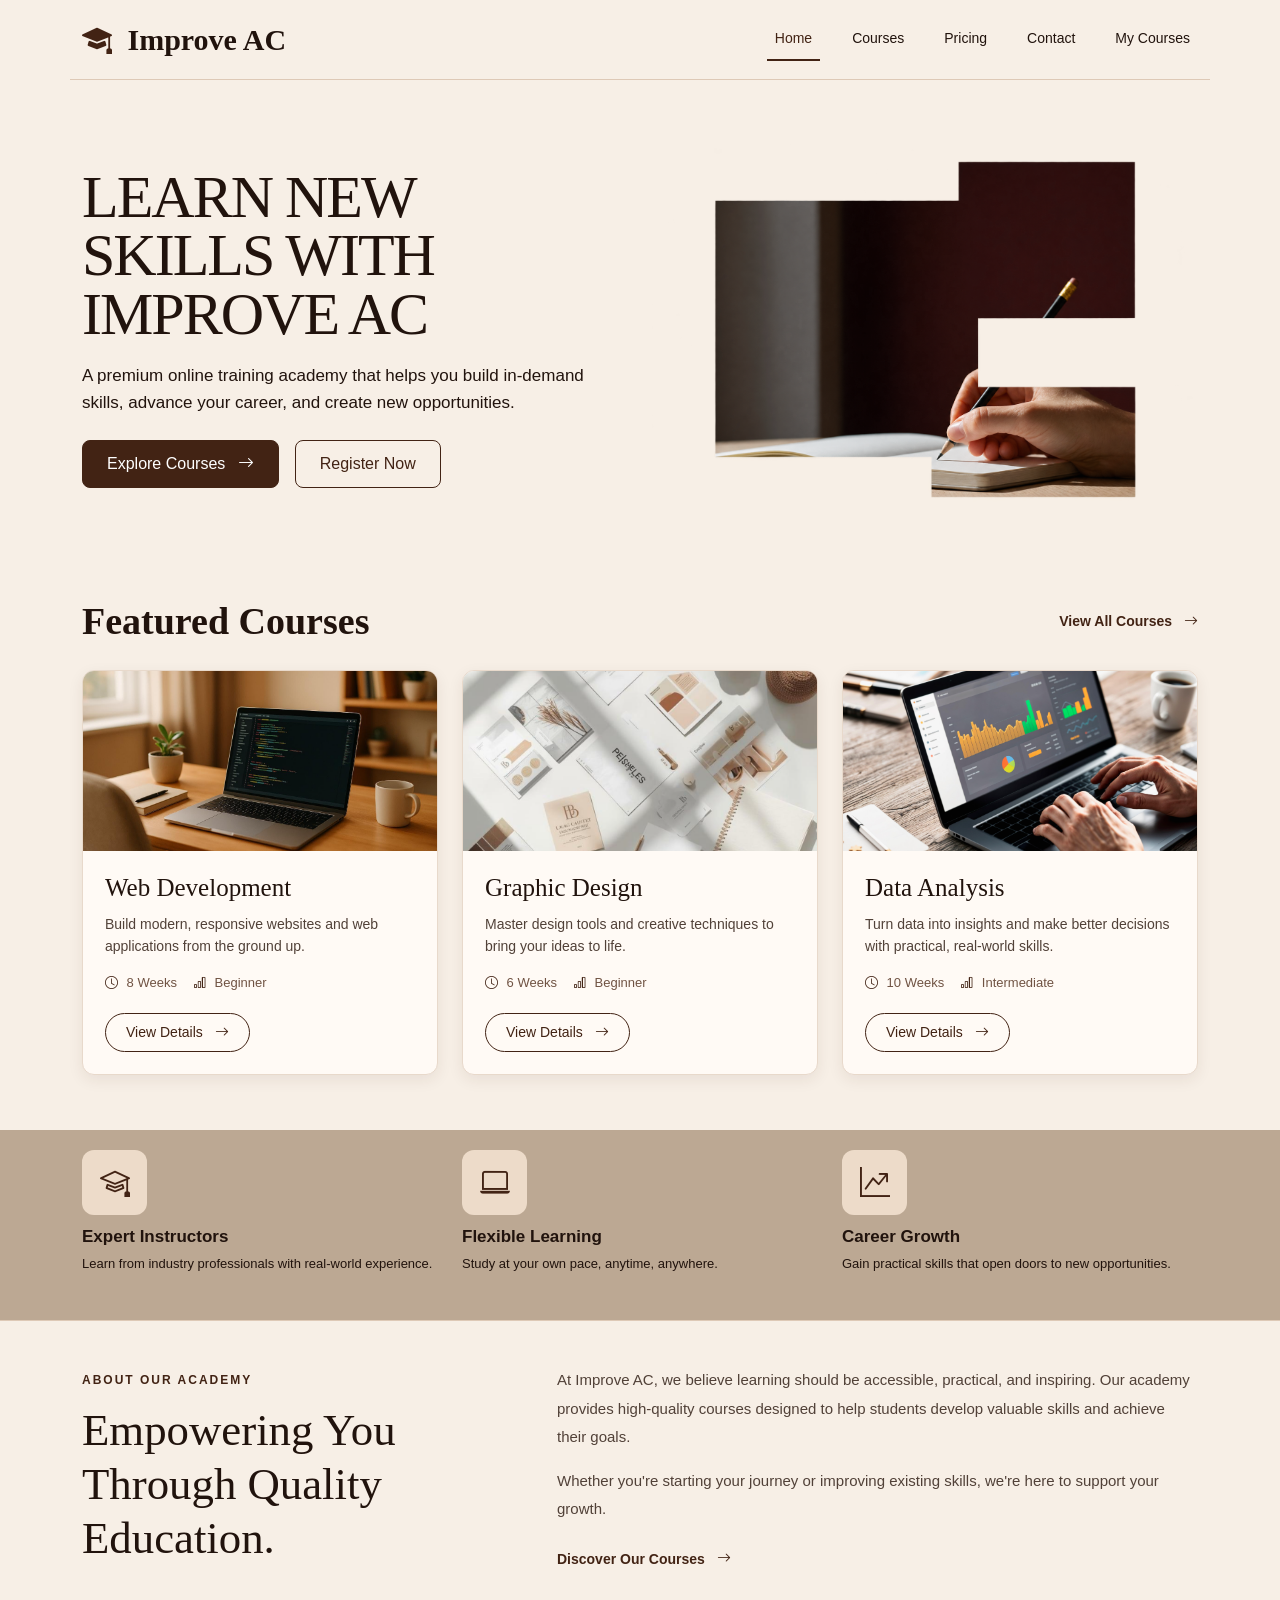
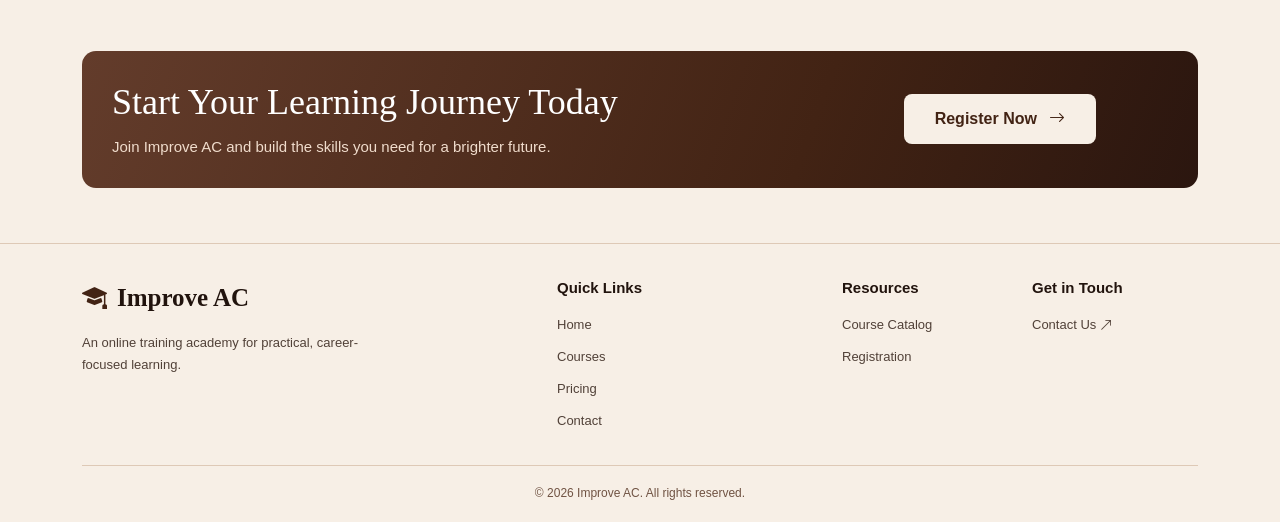
==== commit 625a9f4d: "fixed toggler and some changes" ====
--- a/index.html
+++ b/index.html
@@ -92,11 +92,6 @@
 
             </ul>
 
-            <!-- Register Button -->
-            <a href="register.html"
-               class="btn btn-chocolate nav-register ms-lg-4">
-                Register Now
-            </a>
 
         </div>
 
@@ -467,4 +462,5 @@
     <!-- Bootstrap JS Bundle -->
     <script src="https://cdn.jsdelivr.net/npm/bootstrap@5.3.3/dist/js/bootstrap.bundle.min.js"></script>
   </body>
+  
 </html>
